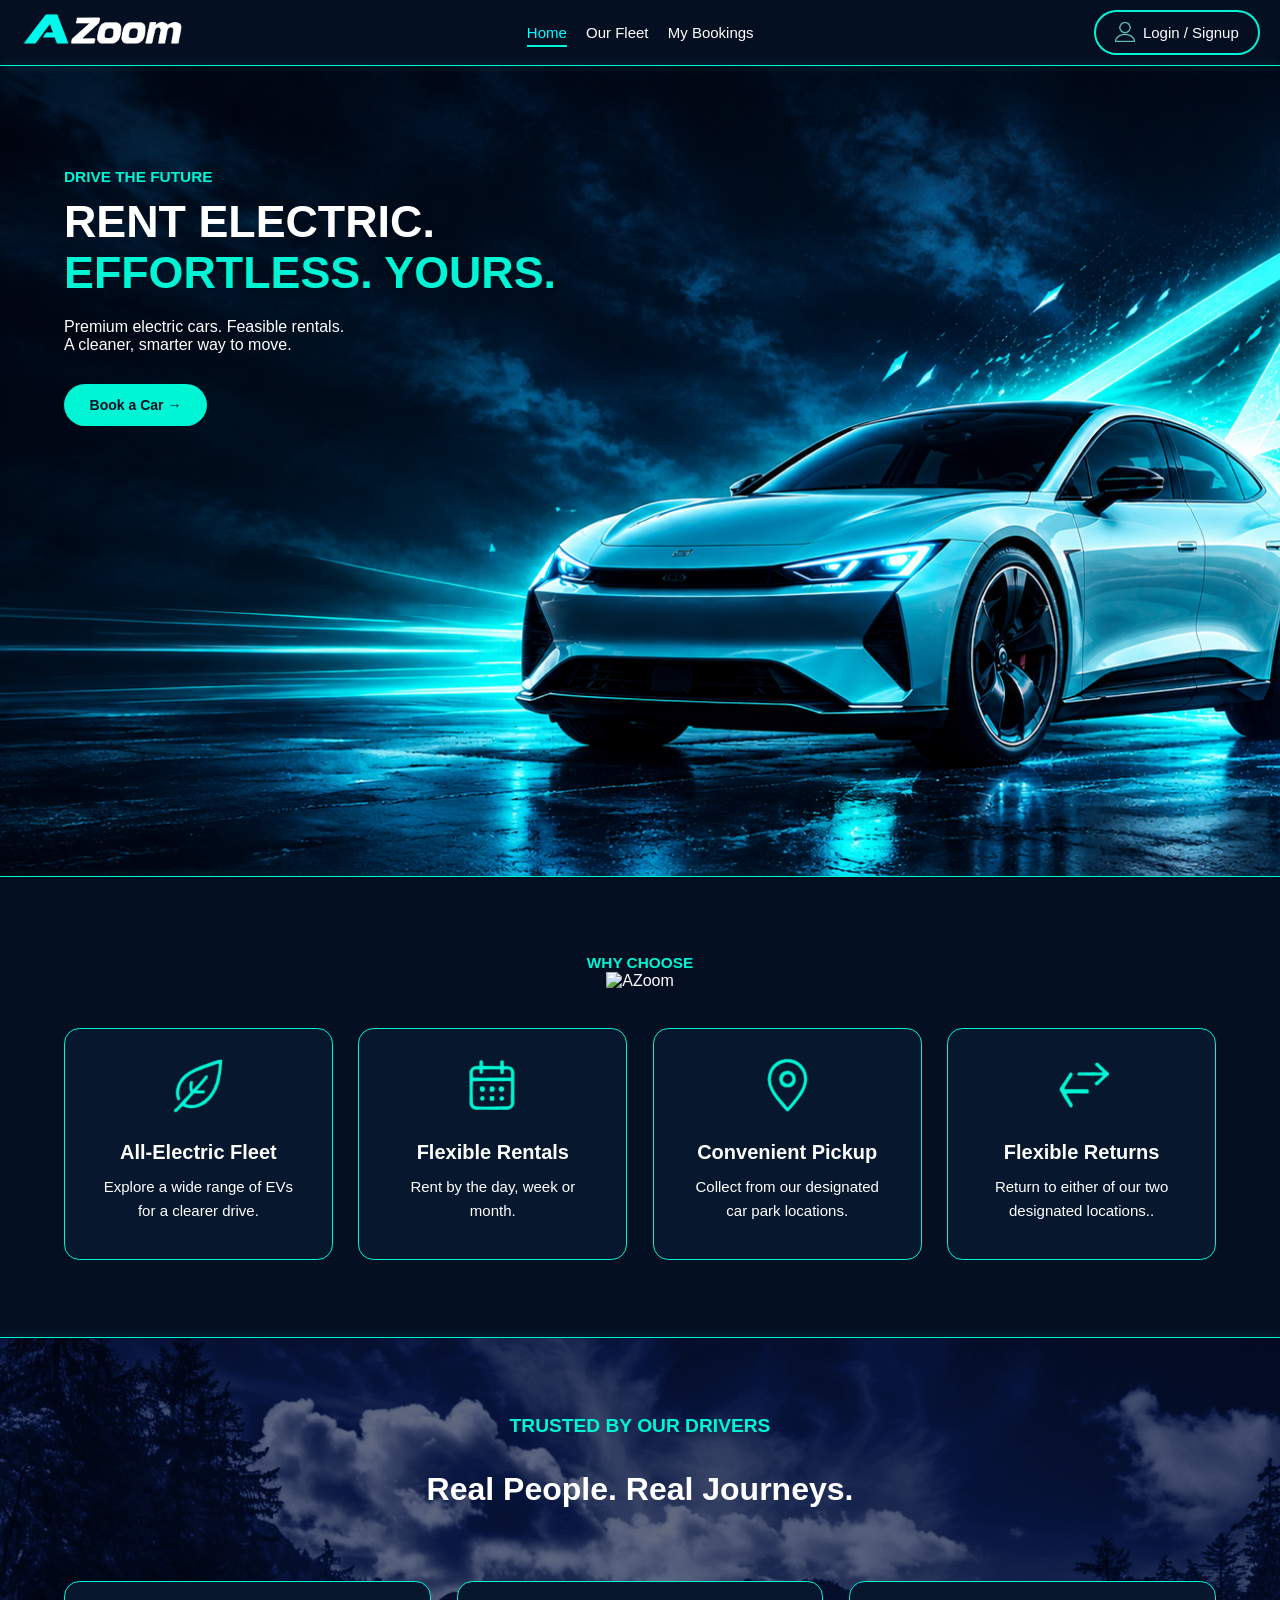
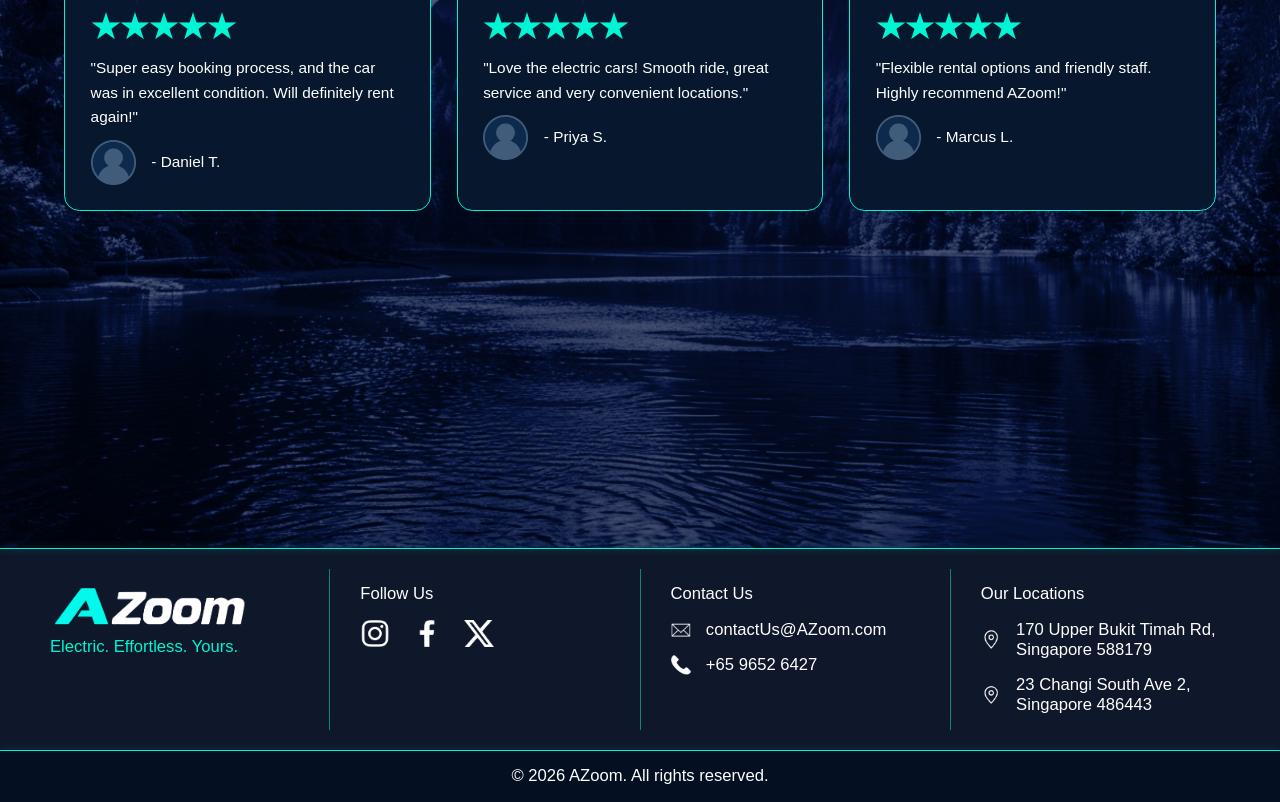
==== index.html @ 6018fe37 "Update index.html" ====
<!DOCTYPE html>
<html>
    <head>
        <meta charset="UTF-8">
        <meta name="viewport"content="width=device-width, initial-scale=1.0"/>
        <title>AZoom Car Rental</title>
        
        <link rel="stylesheet" href="css/HeadFoot.css">

        <link rel="stylesheet" href="css/HomeStyle.css">
        
        <link rel="stylesheet" href="css/Login.css">
        <script src="js/Login.js" defer></script>
    </head>
    <body>
        <header>
            <div class="mainHeader">
                <a href="#top">
                    <img src="/Images/Logo-01.png" alt="AZoom" class="logo">
                </a>
                <nav>
                    <a class="currentPg" href="Home.html">Home</a>
                    <a href="Cars.html">Our Fleet</a>
                    <a href="Booking.html" id="bookings-link">My Bookings</a>
                </nav>
                <div class="user-actions">
                    <a href="#" class="login-btn">
                        <img src="/Images/profile.png" class="profile">
                        <span id="login-btn-text">Login / Signup</span>
                    </a>
                </div>
            </div>
            <hr class="section-divider">         
        </header>
        <section class="hero">
            <h5>DRIVE THE FUTURE</h5>
            <h1>RENT ELECTRIC.</h1>
            <h1 class="line2">EFFORTLESS. YOURS.</h1>
            <p>Premium electric cars. Feasible rentals.<br>
                A cleaner, smarter way to move.
            </p>
            <a href="Cars.html" class="book-car-btn">
                Book a Car &rightarrow;
            </a>
        </section>
        <hr class="section-divider">
        <section class="values">
            <h5>WHY CHOOSE</h5>
            <img src="/" alt="AZoom">
            <div class="features">
                <article class="feature-card">
                    <img src="/Images/leaf.png" alt="leaf icon">
                    <h4>All-Electric Fleet</h4>
                    <p>Explore a wide range of EVs for a clearer drive.</p>
                </article>
                <article class="feature-card">
                    <img src="/Images/calendar.png" alt="calendar icon">
                    <h4>Flexible Rentals</h4>
                    <p>Rent by the day, week or month.</p>
                </article>
                <article class="feature-card">
                    <img src="/Images/location.png" alt="location icon">
                    <h4>Convenient Pickup</h4>
                    <p>Collect from our designated car park locations.</p>
                </article>
                <article class="feature-card">
                    <img src="/Images/exchange.png" alt="exchange icon">
                    <h4>Flexible Returns</h4>
                    <p>Return to either of our two designated locations..</p>
                </article>
            </div>
        </section>
        <hr class="section-divider">
        <section class="reviews">
            <h5>TRUSTED BY OUR DRIVERS</h5>
            <h2>Real People. Real Journeys.</h2>
            <div class="reviewTable">
                <article class = "reviewComments">
                    <h1>&#9733;&#9733;&#9733;&#9733;&#9733;</h1>
                    <p>"Super easy booking process, and the car was in 
                        excellent condition. Will definitely rent again!"
                    </p>
                    <div class="reviewProfile">
                        <img src="/Images/Review Profille.png" alt="profile picture">
                        <p>- Daniel T.</p>
                    </div>
                </article>
                <article class = "reviewComments">
                    <h1> &#9733;&#9733;&#9733;&#9733;&#9733;</h1>
                    <p>"Love the electric cars! Smooth ride, great service 
                        and very convenient locations."
                    </p>
                    <div class="reviewProfile">
                        <img src="/Images/Review Profille.png" alt="profile picture">
                        <p>- Priya S.</p>
                    </div>
                </article>
                <article class = "reviewComments">
                    <h1>&#9733;&#9733;&#9733;&#9733;&#9733;</h1>
                    <p>"Flexible rental options and friendly staff. 
                        Highly recommend AZoom!"
                    </p>
                    <div class="reviewProfile">
                        <img src="/Images/Review Profille.png" alt="profile picture">
                        <p>- Marcus L.</p>
                    </div>
                </article>
            </div>
        </section>
    
        <footer>
            <hr class="section-divider">
            <div class="mainFooter">
                <section class="AZoomNTagLine">
                    <img src="/Images/Logo-01.png" alt="AZoom">
                    <p>Electric. Effortless. Yours.</p>
                </section>
                <section class="socials">
                    <p>Follow Us</p>
                    <div>
                        <a href="https://www.instagram.com"><img src="/Images/instagram.png" alt="Instagram" class="icon"></a>
                        <a href="https://www.facebook.com"><img src="/Images/facebook.png" alt="Facebook" class="icon"></a>
                        <a href="https://x.com"><img src="/Images/X.png" alt="X" class="icon"></a>
                    </div>
                </section>
                <section class="contacts">
                    <p>Contact Us</p>
                    <a href="" class="link">
                        <img src="/Images/email.png" alt = "mail icon" >
                        <p>contactUs@AZoom.com</p>
                    </a>
                    <a href="" class="link">
                        <img src="/Images/phone.png" alt = "phone icon" >
                        <p>+65 9652 6427</p>
                    </a>
                </section>
                <section class="location">
                    <p>Our Locations</p>
                    <a href="" class="link">
                        <img src="/Images/whiteLocation.png" alt = "location icon" >
                        <p>170 Upper Bukit Timah Rd, Singapore 588179</p>
                    </a>
                    <a href="" class="link">
                        <img src="/Images/whiteLocation.png" alt = "location icon" >
                        <p>23 Changi South Ave 2, Singapore 486443</p>
                    </a>
                </section>
            </div>
            <hr class="section-divider">
            <p>&copy; 2026 AZoom. All rights reserved.</p>
        </footer>
        <!-- Login / Sign Up Popup -->
        <div id="login-modal" class="modal-overlay">
            <div class="login-popup">
                <button type="button" id="close-login" class="close-btn">
                    &times;
                </button>
                <!-- Login Form -->
                <div id="login-section">
                    <h2>Welcome to AZoom</h2>
                    <p>Log in to manage your bookings.</p>
                    <form id="login-form">
                        <label for="login-email">Email Address</label>
                        <input type="email" id="login-email"
                            placeholder="Enter your email" required>
                        <label for="login-password">Password</label>
                        <input type="password" id="login-password"
                            placeholder="Enter your password" required>
                        <button type="submit" class="submit-btn">Login</button>
                    </form>
                    <p class="signup-text">
                        Don't have an account?
                        <a href="#" id="show-signup">Sign Up</a>
                    </p>
                </div>
                <!-- Sign Up Form -->
                <div id="signup-section" style="display: none;">
                    <h2>Create an Account</h2>
                    <p>Join AZoom to start booking your rides.</p>
                    <form id="signup-form">
                        <label for="signup-role">Account Type</label>
                        <select id="signup-role" required>
                            <option value="customer" selected>Customer</option>
                            <option value="employee">Employee</option>
                        </select>
                        <label for="signup-name">Full Name</label>
                        <input type="text" id="signup-name"
                            placeholder="Enter your name" required>
                        <label for="signup-email">Email Address</label>
                        <input type="email" id="signup-email"
                            placeholder="Enter your email" required>
                        <label for="signup-password">Password</label>
                        <input type="password" id="signup-password"
                            placeholder="Create a password" required>
                        <button type="submit" class="submit-btn">Sign Up</button>
                    </form>
                    <p class="signup-text">
                        Already have an account?
                        <a href="#" id="show-login">Login</a>
                    </p>
                </div>
            </div>
        </div>
    </body>
</html>
---- css/HeadFoot.css ----
* {
    color: white;
    margin: 0;
    font-family: Arial, Helvetica, sans-serif;
    box-sizing: border-box;
}
a {
    text-decoration: none;
}
.section-divider {
    border: none;
    height: 1px;
    background-color: #00F5D4;
    margin: 0;
    box-shadow: 0 0 8px rgba(0, 245, 212, 0.5);
}
/*  ==========================================
        HEADER
    =========================================*/
header {
    position: sticky;
    top: 0;
    z-index: 1000;
}
.mainHeader {    
    background-color: #040F21;
    display: flex;
    justify-content: space-between;
    align-items: center;
    padding: clamp(8px, 0.8vw, 14px) 20px;
    gap:20px;
}
.logo {
    background-color: #040F21;
    width: clamp(150px, 13vw, 240px);
    height: auto;
}
nav {
    display: flex;
    justify-content: center;
    align-items: center;
    gap: clamp(10px, 1.5vw, 25px);
    background-color: #040F21;
}
nav a {
    font-size: clamp(15px, 1.1vw, 20px);
    white-space: nowrap;
    transition: transform 0.2s ease, color 0.2s ease, text-shadow 0.2s ease;
    
}
nav a:hover {
    color: aqua;
    transform: translateY(-3px);
    text-shadow: 0 0 8px #00F5D4;
}
.currentPg {
    color: aqua;
    position: relative;
}
.currentPg::after {
    content: "";
    position: absolute;
    width: 100%;
    height: 2px;
    background-color: #00F5D4;
    bottom: -6px;
    left: 0;
}
.login-btn {
    color: #FFFFFF;
    text-decoration: none;
    border: 2px solid #00F5D4;
    border-radius: 90px;

    padding:clamp(6px, 0.8vw, 14px)
            clamp(10px, 1.5vw, 20px);
    
    font-size: clamp(15px, 1vw, 18px);
    
    display: inline-flex;
    align-items: center;
    justify-content: center;
    gap: clamp(5px, 0.6vw, 10px);

    background-color: #040F21;
    white-space: nowrap;
    transition: transform 0.2s ease, box-shadow 0.2s ease;
}
.login-btn:hover {
    transform: translateY(-3px);
    box-shadow: 0 4px 12px rgba(0, 245, 212, 0.3);
    color: aqua;
}
.profile {
    background-color: #040F21;
    width: clamp(18px, 2vw, 20px);
    height: clamp(18px, 2vw, 20px);
    object-fit: contain;
    flex-shrink: 0;
}


/*  ==========================================
        FOOTER
    =========================================*/
footer {
    font-size: clamp(15px, 1.3vw, 23px);
    background-color: #0F172A;
}

footer img {
    width: 200px;
    height: auto;
}

.icon,.link {
    transition: color 0.2s ease,  transform 0.2s ease;
}
.icon:hover, .link:hover {
    transform: translateY(-3px);
    color: #00F5D4;
    filter: brightness(0) saturate(100%)
            invert(79%) sepia(70%)
            saturate(500%) hue-rotate(115deg)
            brightness(100%);
}

.AZoomNTagLine p {
    color: #00F5D4;
}
.mainFooter {
    display: grid;
    grid-template-columns: repeat(4, minmax(0, 1fr));
    gap: 1px;

    max-width: 1400px;
    width: calc(100% - 40px);;
    box-sizing: border-box;

    margin: clamp(20px, 1.2vw, 25px) auto;
    
    background-color: rgba(0, 245, 212, 0.5);
}
.socials {
    display: flex;
    flex-direction: column;
    gap: clamp(15px, 1.2vw,25px);
}
.socials div {
    display: flex;
    flex-direction: row;
    gap: clamp(15px, 1.7vw,30px);
}
.socials img {
    width: clamp(30px, 1.2vw, 40px);
    height:auto
}
.contacts {
    display: flex;
    flex-direction: column;
    gap: clamp(15px, 1.2vw,25px);
}
.contacts a {
    display: inline-flex;
    align-items: center;
    gap: clamp(10px, 1.2vw, 20px);
}
.contacts img {
    width: clamp(20px, 1.3vw, 25px);
    height: auto;
}
.location img {    
    width: clamp(20px, 1.3vw, 25px);
    height: auto;
    flex-shrink: 0;
    object-fit: contain;
}
.location {
    display: flex;
    flex-direction: column;
    gap: clamp(15px, 1.2vw,25px);
}
.location a {
    display: inline-flex;
    gap: clamp(10px, 1.2vw, 20px);
}
footer > p {
    text-align: center;
    padding: clamp(15px, 1.2vw, 25px);
    background-color: #040F21;
}

/* Grid  */
@media (max-width: 900px) {
    .mainFooter {
        grid-template-columns: repeat(2, minmax(0, 1fr));
    }
}

/* Mobile: 1 column x 4 rows */
@media (max-width: 500px) {
    .mainFooter {
        grid-template-columns: 1fr;
    }
}

/* Grid lines */
.mainFooter > section {
    padding: 15px 30px;
    background-color: #0F172A;
}

/* Tablet: 2 columns x 2 rows */
@media (max-width: 900px) {
    .mainFooter {
        grid-template-columns: repeat(2, minmax(0, 1fr));
    }
}

/* Mobile: 1 column x 4 rows */
@media (max-width: 500px) {
    .mainFooter {
        grid-template-columns: 1fr;
    }
}
---- css/HomeStyle.css ----
/*  ==========================================
        BODY
    =========================================*/

body {
    background-color: #0F172A;
    
}
/*  -----------------------------------------
        Hero section
    -----------------------------------------*/
.hero {
    background-image: url("../Images/Neon Velocity_ Futuristic Electric Sedan.png");
    background-size: cover;
    background-position: center;
    background-repeat: no-repeat;
    
    min-height: calc(100vh - 90px);
    box-sizing: border-box;
    padding: 8vw 5% 80px;
}
.hero h5 {
    font-size: clamp(14px, 1.2vw, 20px);
    padding-bottom: 10px;
    color: #00F5D4;
}
.hero h1{
    font-size: clamp(28px, 3.5vw, 55px);
}
.hero .line2 {
    padding-bottom: 20px;
    color: #00F5D4;
}
.hero p {
    font-size: clamp(16px, 1.2vw, 20px);
    padding-bottom: 10px;
}
.hero .book-car-btn {
    display: inline-block;
    font-size: clamp(14px, 1vw, 30px);
    color: #040F21;
    font-weight: bold;
    background-color: #00F5D4;
    border: none;
    border-radius: 90px;

    padding: clamp(10px, 1vw, 16px)
             clamp(20px, 2vw, 35px);
    margin-top: 20px;

    text-decoration: none;

    transition: transform 0.2s ease, box-shadow 0.2s ease;
}

.hero .book-car-btn:hover {
    background-color: white;
    cursor: pointer;

    transform: translateY(-3px);
    box-shadow: 0 0 8px #00F5D4;
}

/*  -----------------------------------------
        Values section
    -----------------------------------------*/
.values {
    text-align: center;
    padding: clamp(40px, 6vw, 100px) 5%;
    box-sizing: border-box;
    background-color: #041022;
}

.values h5 {
    color: #00F5D4;
    font-size: clamp(14px, 1.2vw, 20px);
}
.values > img {
    width: clamp(180px, 40%, 500px);
    max-width: 100%;
    height: auto;
}
.feature-card img {
    width: clamp(40px, 40%, 60px);
    max-width: 100%;
    height: auto;
}
.features {
    display: grid;
    grid-template-columns: repeat(4, minmax(0, 1fr));
    gap: clamp(12px, 2vw, 30px);
    max-width: 1400px;
    width: 100%;
    margin: clamp(25px, 3vw, 45px) auto 0;
    box-sizing: border-box;
}
.feature-card {
    background-color: #07172D;
    border: 1px solid #00F5D4;
    border-radius: clamp(10px, 1.2vw, 18px);
    padding: clamp(15px, 2vw, 35px);
    box-sizing: border-box;
}
.feature-card h4 {
    text-align: center;
    font-size: clamp(20px, 1.4vw, 25px);
    margin-top: 10%;
    margin-bottom: 5%;
}
.feature-card p {
    font-size: clamp(15px, 1vw, 20px);
    line-height: 1.6;
    margin: 5%;
}
/* Smaller screens */
@media (max-width: 900px) {
    .features {
        grid-template-columns: repeat(2, minmax(0, 1fr));
    }
}

@media (max-width: 500px) {
    .features {
        grid-template-columns: 1fr;
    }
}
/*  -----------------------------------------
        Review section
    -----------------------------------------*/
.reviews {
    text-align: center;
    padding: clamp(40px, 6vw, 100px) 5%;
    box-sizing: border-box;
    background-color: #041022;

    background-image: url("../Images/Review Background4.png");
        
    background-size: cover;
    background-position: center;
    background-repeat: no-repeat;
    
    min-height: calc(100vh - 90px);
    box-sizing: border-box;
}
.reviews  h5 {
    color: #00F5D4;
    font-size: clamp(14px, 1.5vw, 24px);
}
.reviews  h2 {
    padding-top: 3%;
    font-size: clamp(25px, 2.5vw, 40px);
}
.reviewTable {
    display: grid;
    grid-template-columns: repeat(3, minmax(0, 1fr));
    gap: clamp(12px, 2vw, 30px);
    max-width: 1400px;
    width: 100%;
    margin: clamp(25px, 3vw, 45px) auto 0;
    box-sizing: border-box;
    padding-top: 3%;
}
.reviewComments {
    text-align: left;
    background-color: #07172D;
    border: 1px solid #00F5D4;
    border-radius: clamp(10px, 1.2vw, 18px);
    padding: clamp(15px, 2vw, 35px);
    box-sizing: border-box;
}
/* The stars */
.reviewComments h1 {
    color: #00F5D4;
    font-size: clamp(25px, 2.5vw, 40px);
}
.reviewComments p {
    font-size: clamp(15px, 1.2vw, 22px);
    line-height: 1.6;
    margin: 10px 0;
}
.reviewProfile {
    display: flex;
    align-items: center;
    justify-content: left;
}
.reviewProfile img{
    width: clamp(30px, 5vw, 45px);
    height: auto;
    flex-shrink: 0;
    margin-right: 5%;
}
@media (max-width: 768px) {
    .reviewTable {
        grid-template-columns: 1fr;
    }
}
---- css/Login.css ----
/*  ==========================================
        LOGIN
    =========================================*/
.modal-overlay {
    display: none;
    position: fixed;
    inset: 0;
    background-color: rgba(0, 0, 0, 0.75);
    z-index: 2000;
    justify-content: center;
    align-items: center;
}

/* Style both Login and Sign Up sections */
#login-section,
#signup-section {
    width: 100%;
}

#login-section h2,
#signup-section h2 {
    color: #00F5D4;
    margin-top: 0;
}

#login-section label,
#signup-section label {
    display: block;
    margin-top: 18px;
    margin-bottom: 8px;
}

#login-section input,
#signup-section input {
    width: 100%;
    padding: 12px;
    box-sizing: border-box;
    background-color: #1E293B;
    color: #FFFFFF;
    border: 1px solid #475569;
    border-radius: 6px;
}

#login-section .submit-btn,
#signup-section .submit-btn {
    width: 100%;
    margin-top: 24px;
    padding: 12px;
    background-color: #00F5D4;
    color: #0F172A;
    border: none;
    border-radius: 6px;
    font-weight: bold;
    cursor: pointer;
}

#login-section .signup-text,
#signup-section .signup-text {
    text-align: center;
    margin-top: 20px;
}

#login-section .signup-text a,
#signup-section .signup-text a {
    color: #00F5D4;
}
/* Popup box */
.login-popup {
    position: relative;
    background-color: #0F172A;
    color: #FFFFFF;
    width: 90%;
    max-width: 420px;
    max-height: 90vh;
    overflow-y: auto;
    padding: 35px;
    border: 1px solid #00F5D4;
    border-radius: 12px;
    box-shadow: 0 0 25px rgba(0, 245, 212, 0.2);
    box-sizing: border-box;
}
/* Account Type dropdown */
#signup-section select {
    width: 100%;
    padding: 12px;
    box-sizing: border-box;
    background-color: #1E293B;
    color: #FFFFFF;
    border: 1px solid #475569;
    border-radius: 6px;
    cursor: pointer;
}
/* Close button */
.close-btn {
    position: absolute;
    top: 10px;
    right: 15px;
    background: none;
    border: none;
    color: #FFFFFF;
    font-size: 28px;
    cursor: pointer;
}
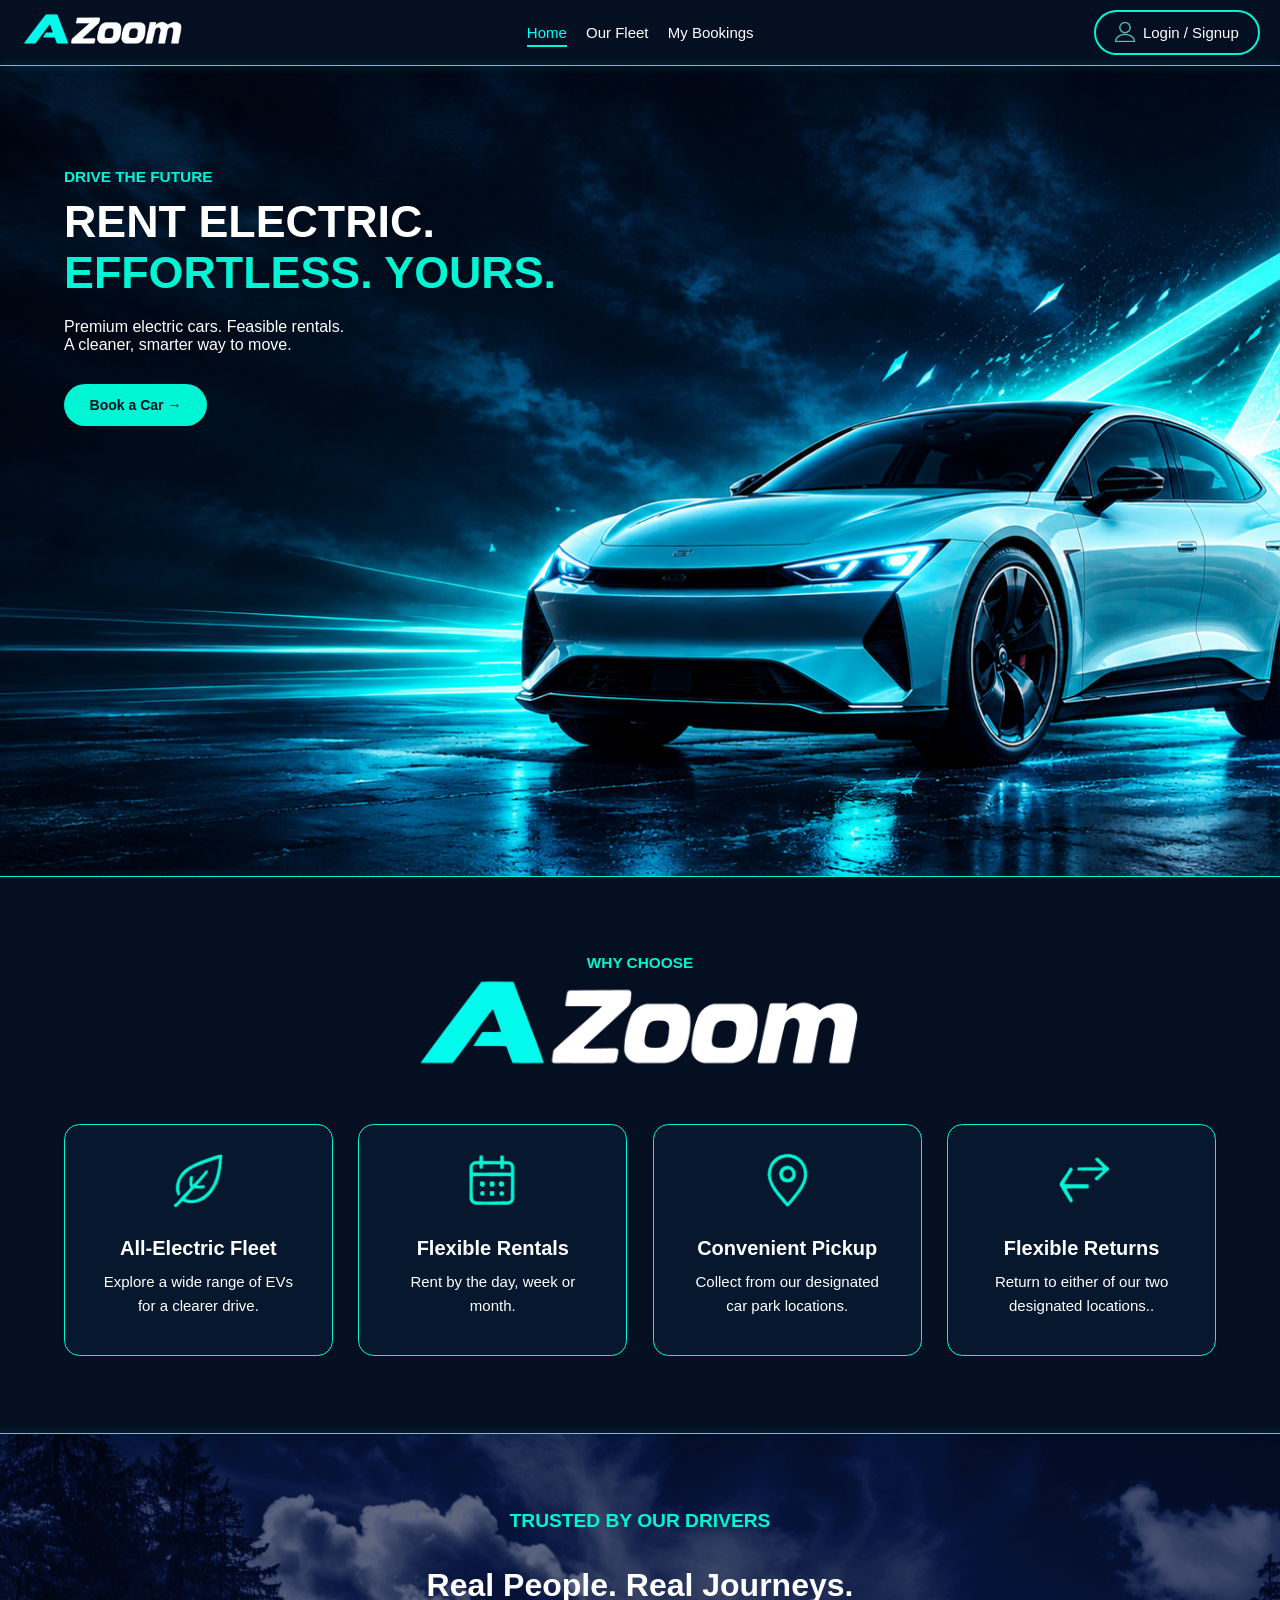
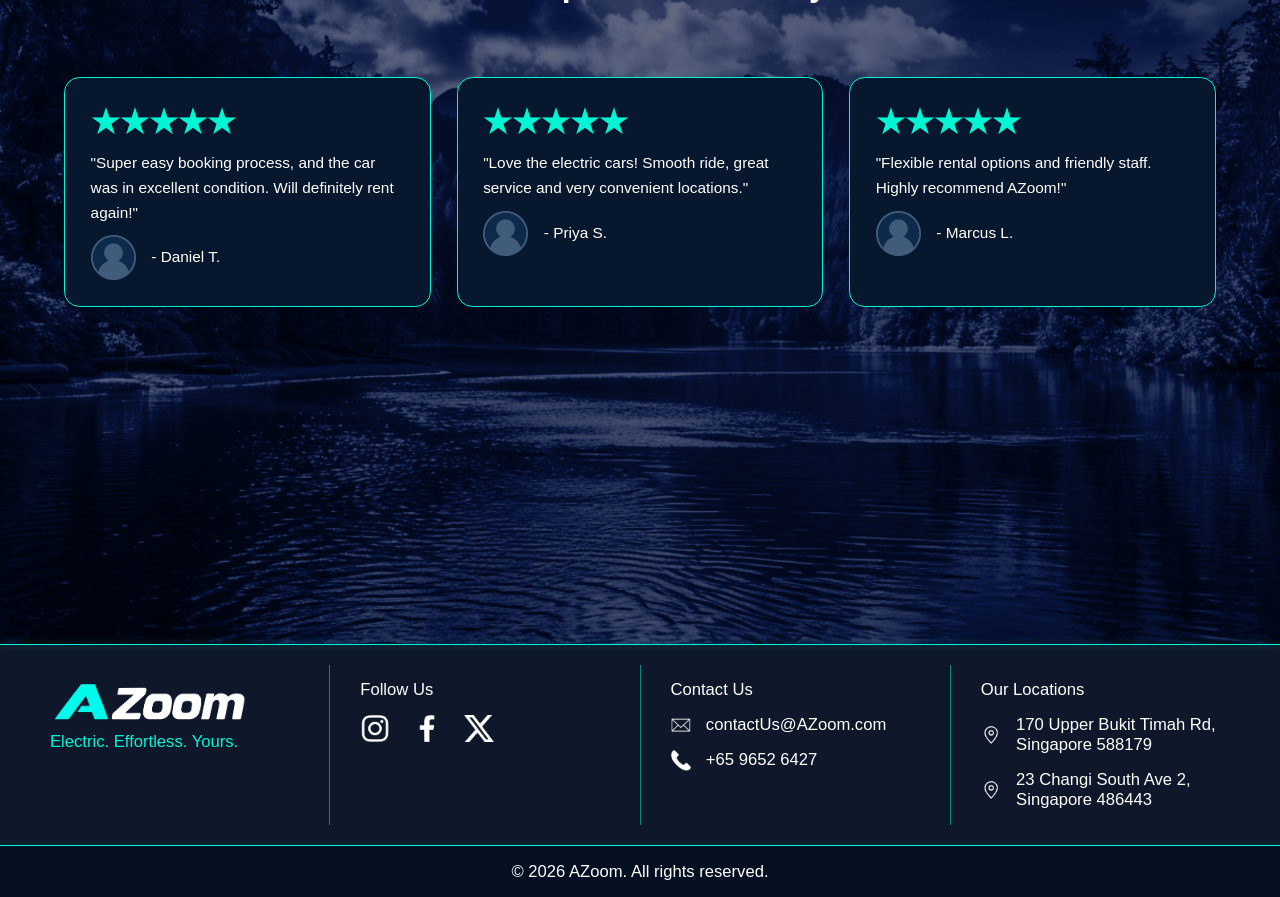
==== commit aff6fdf1: "Update index.html" ====
--- a/index.html
+++ b/index.html
@@ -46,7 +46,7 @@
         <hr class="section-divider">
         <section class="values">
             <h5>WHY CHOOSE</h5>
-            <img src="/" alt="AZoom">
+            <img src="/Images/Logo-01.png" alt="AZoom">
             <div class="features">
                 <article class="feature-card">
                     <img src="/Images/leaf.png" alt="leaf icon">
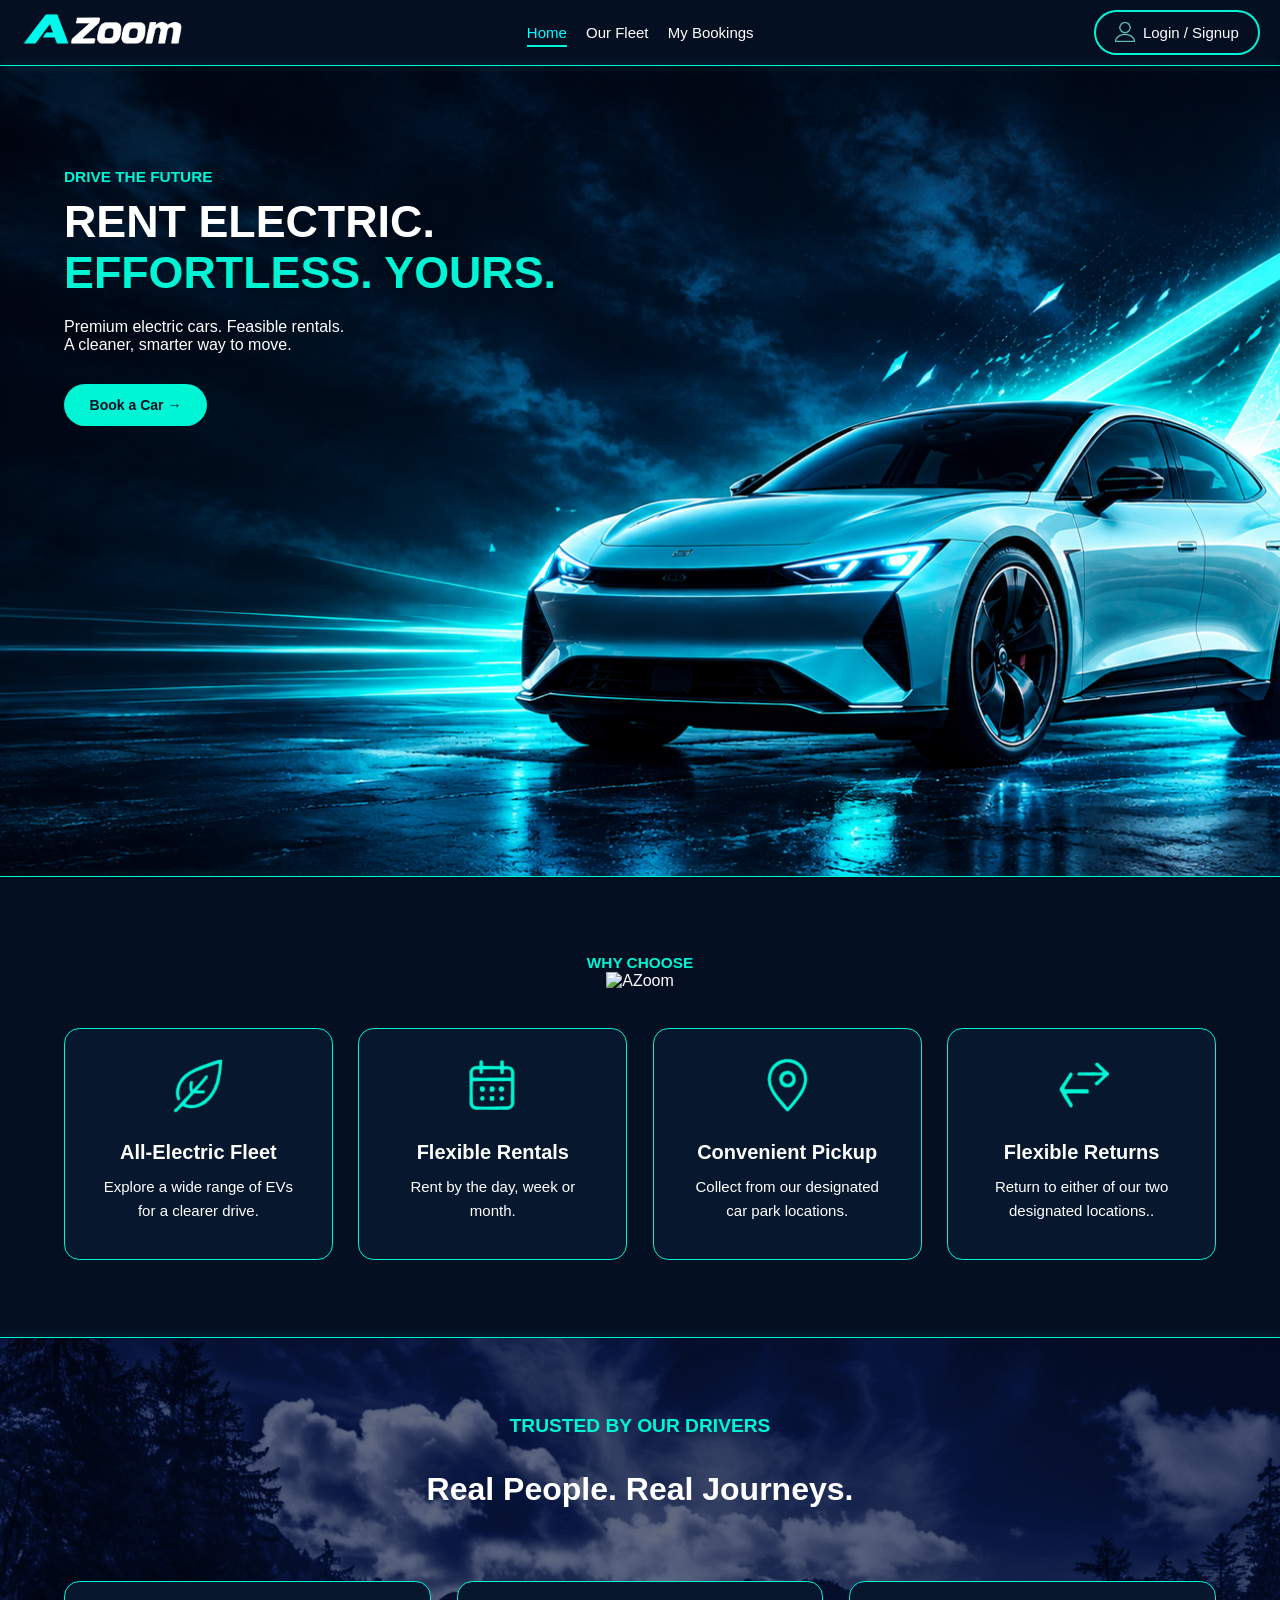
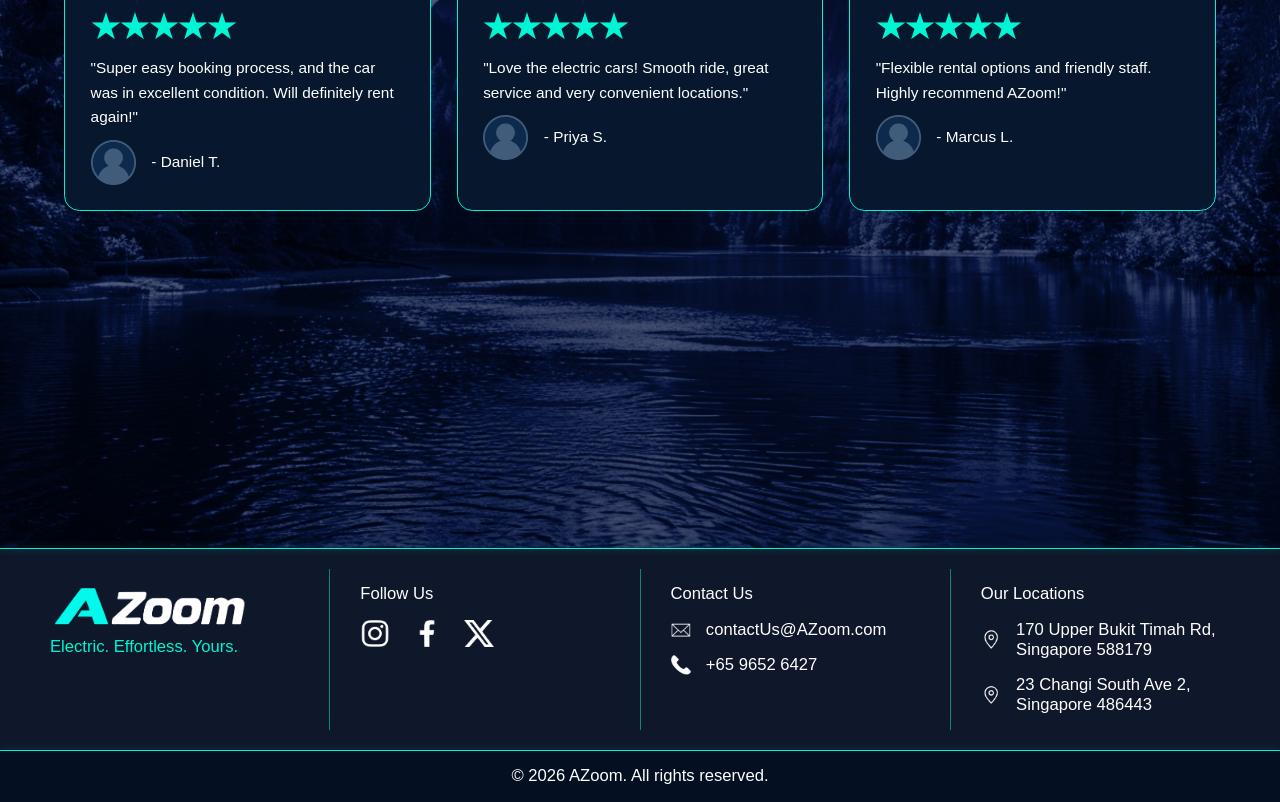
==== commit e6b7c44e: "Update index.html" ====
--- a/index.html
+++ b/index.html
@@ -46,7 +46,7 @@
         <hr class="section-divider">
         <section class="values">
             <h5>WHY CHOOSE</h5>
-            <img src="/Images/Logo-01.png" alt="AZoom">
+            <img src="/" alt="AZoom">
             <div class="features">
                 <article class="feature-card">
                     <img src="/Images/leaf.png" alt="leaf icon">
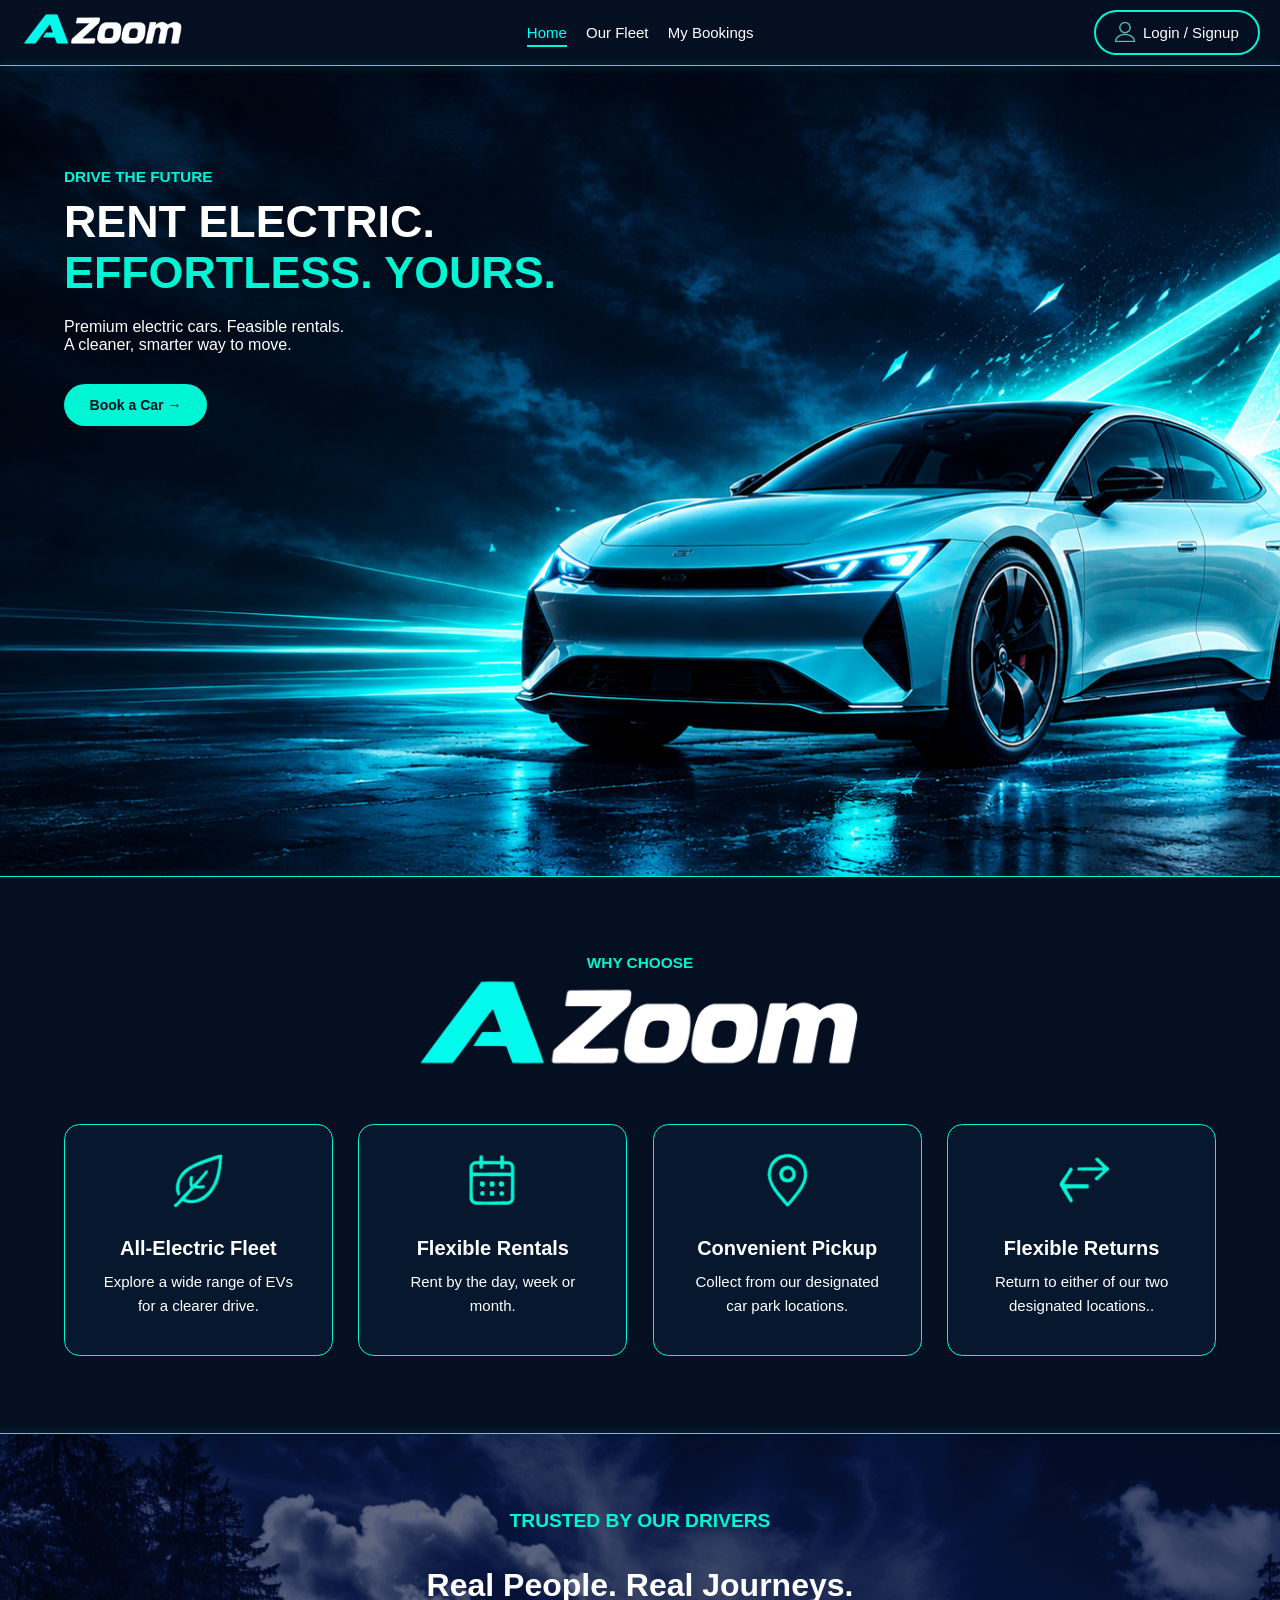
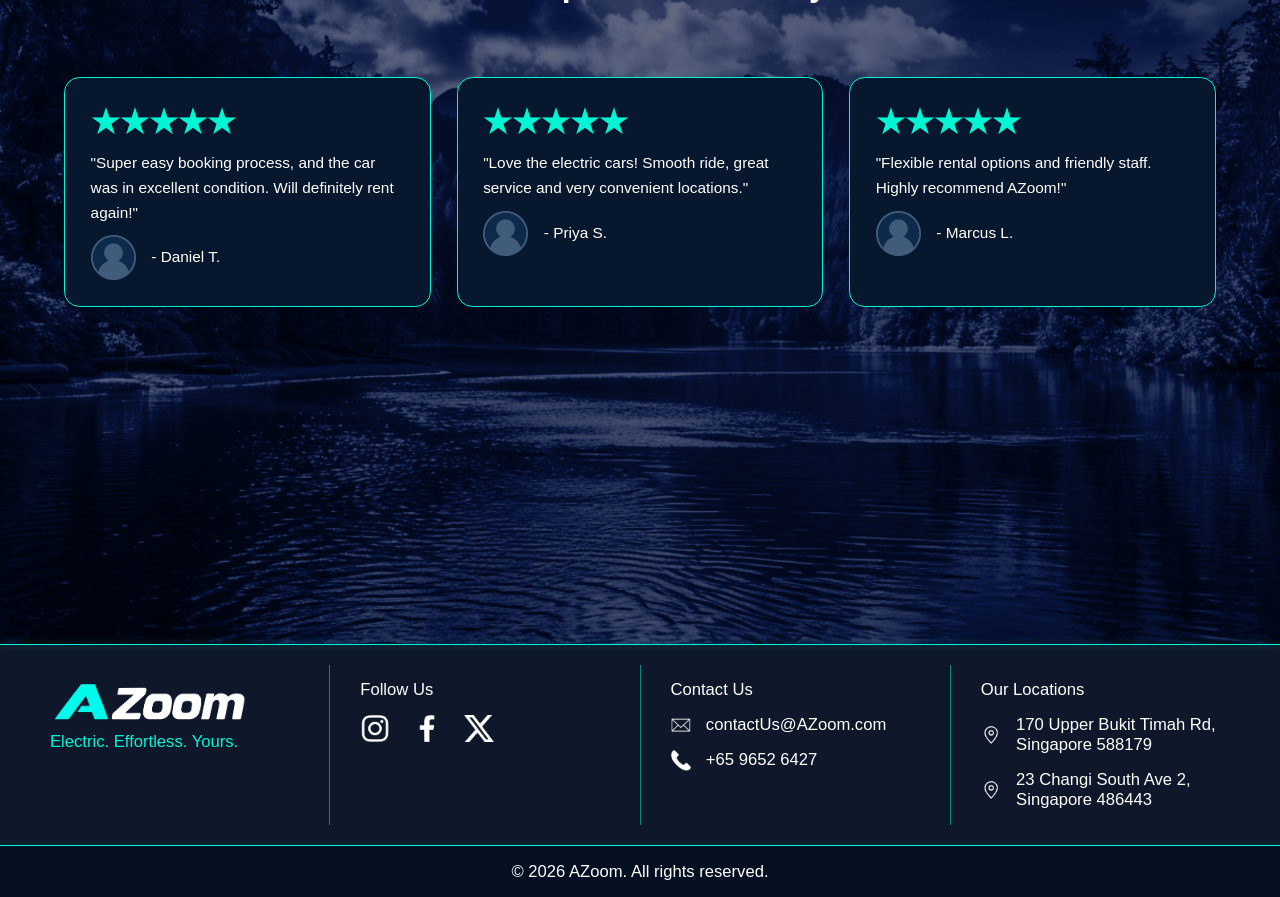
==== commit 331ca118: "Update index.html" ====
--- a/index.html
+++ b/index.html
@@ -46,7 +46,7 @@
         <hr class="section-divider">
         <section class="values">
             <h5>WHY CHOOSE</h5>
-            <img src="/" alt="AZoom">
+            <img src="/Images/Logo-01.png" alt="AZoom">
             <div class="features">
                 <article class="feature-card">
                     <img src="/Images/leaf.png" alt="leaf icon">
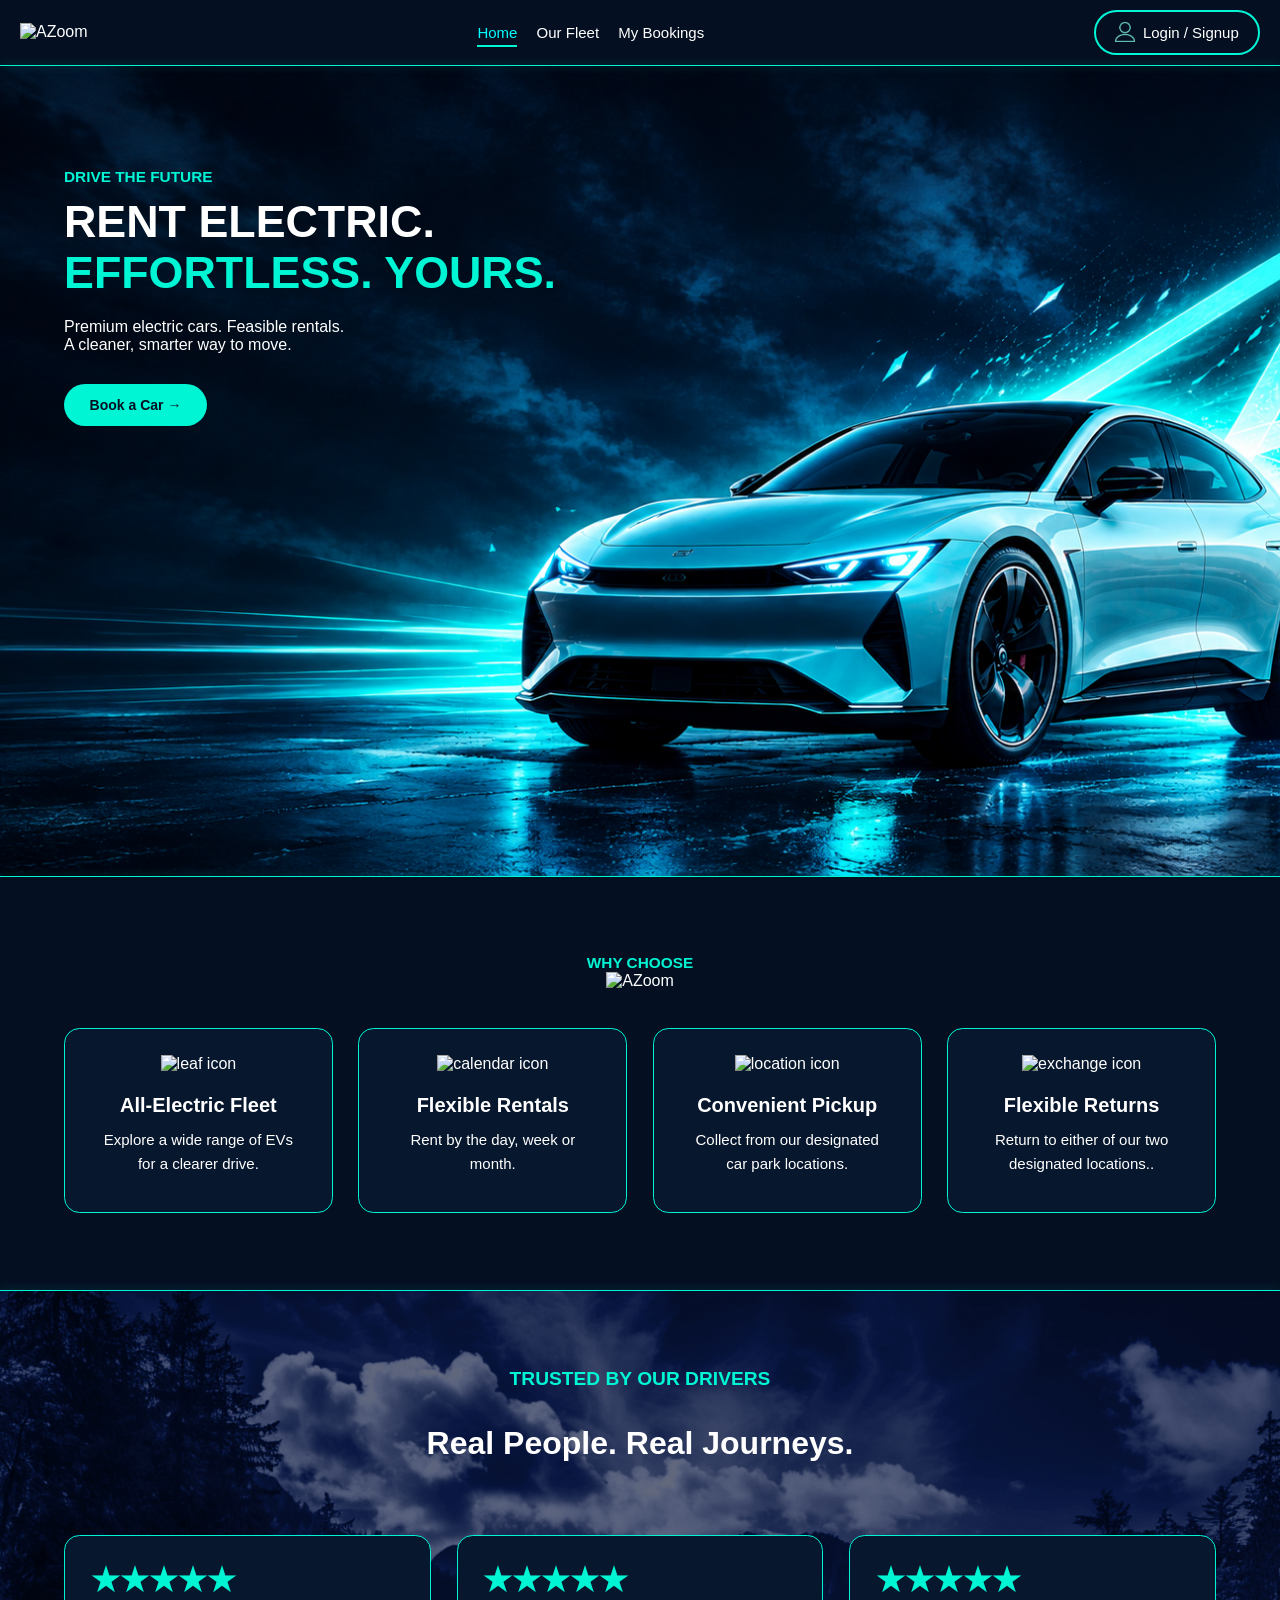
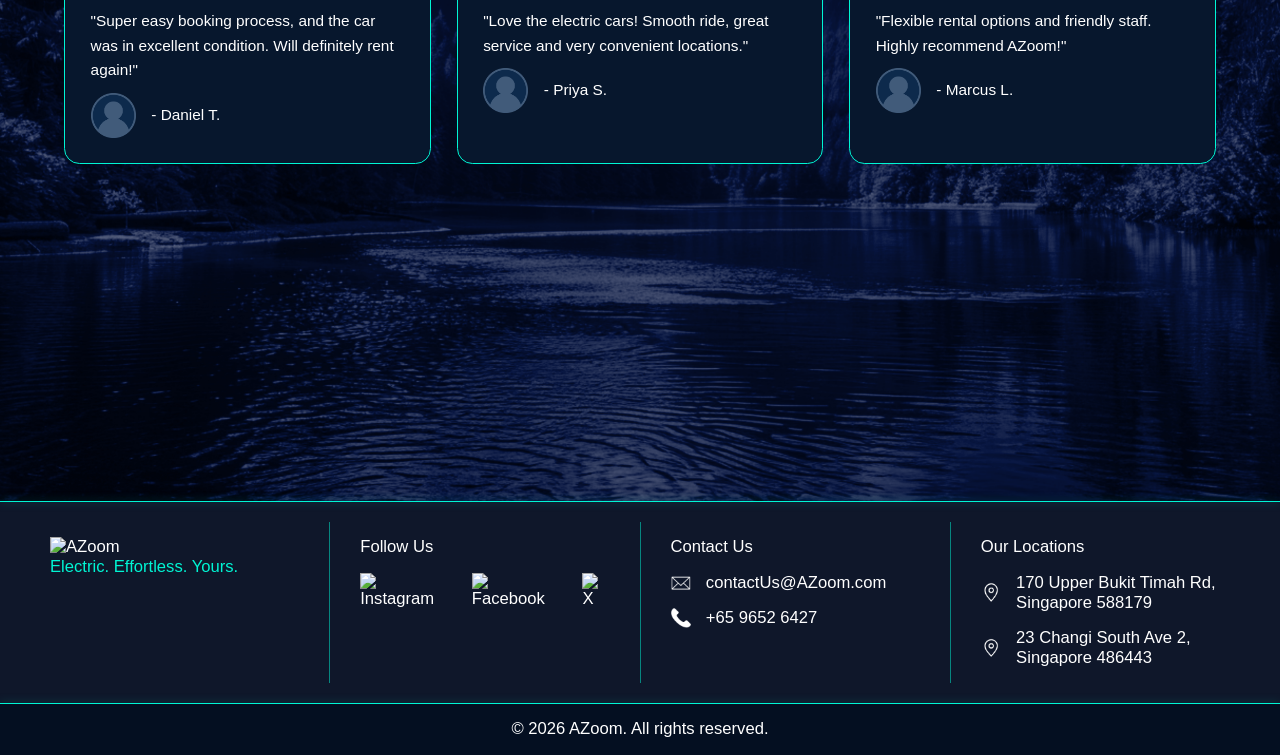
==== commit c6a8fd96: "Update index.html" ====
--- a/index.html
+++ b/index.html
@@ -16,16 +16,16 @@
         <header>
             <div class="mainHeader">
                 <a href="#top">
-                    <img src="/Images/Logo-01.png" alt="AZoom" class="logo">
+                    <img src="images/Logo-01.png" alt="AZoom" class="logo">
                 </a>
                 <nav>
-                    <a class="currentPg" href="Home.html">Home</a>
+                    <a class="currentPg" href="index.html">Home</a>
                     <a href="Cars.html">Our Fleet</a>
                     <a href="Booking.html" id="bookings-link">My Bookings</a>
                 </nav>
                 <div class="user-actions">
                     <a href="#" class="login-btn">
-                        <img src="/Images/profile.png" class="profile">
+                        <img src="Images/profile.png" class="profile">
                         <span id="login-btn-text">Login / Signup</span>
                     </a>
                 </div>
@@ -46,25 +46,25 @@
         <hr class="section-divider">
         <section class="values">
             <h5>WHY CHOOSE</h5>
-            <img src="/Images/Logo-01.png" alt="AZoom">
+            <img src="images/Logo-01.png" alt="AZoom">
             <div class="features">
                 <article class="feature-card">
-                    <img src="/Images/leaf.png" alt="leaf icon">
+                    <img src="images/leaf.png" alt="leaf icon">
                     <h4>All-Electric Fleet</h4>
                     <p>Explore a wide range of EVs for a clearer drive.</p>
                 </article>
                 <article class="feature-card">
-                    <img src="/Images/calendar.png" alt="calendar icon">
+                    <img src="images/calendar.png" alt="calendar icon">
                     <h4>Flexible Rentals</h4>
                     <p>Rent by the day, week or month.</p>
                 </article>
                 <article class="feature-card">
-                    <img src="/Images/location.png" alt="location icon">
+                    <img src="images/location.png" alt="location icon">
                     <h4>Convenient Pickup</h4>
                     <p>Collect from our designated car park locations.</p>
                 </article>
                 <article class="feature-card">
-                    <img src="/Images/exchange.png" alt="exchange icon">
+                    <img src="images/exchange.png" alt="exchange icon">
                     <h4>Flexible Returns</h4>
                     <p>Return to either of our two designated locations..</p>
                 </article>
@@ -81,7 +81,7 @@
                         excellent condition. Will definitely rent again!"
                     </p>
                     <div class="reviewProfile">
-                        <img src="/Images/Review Profille.png" alt="profile picture">
+                        <img src="Images/Review Profille.png" alt="profile picture">
                         <p>- Daniel T.</p>
                     </div>
                 </article>
@@ -91,7 +91,7 @@
                         and very convenient locations."
                     </p>
                     <div class="reviewProfile">
-                        <img src="/Images/Review Profille.png" alt="profile picture">
+                        <img src="Images/Review Profille.png" alt="profile picture">
                         <p>- Priya S.</p>
                     </div>
                 </article>
@@ -101,7 +101,7 @@
                         Highly recommend AZoom!"
                     </p>
                     <div class="reviewProfile">
-                        <img src="/Images/Review Profille.png" alt="profile picture">
+                        <img src="Images/Review Profille.png" alt="profile picture">
                         <p>- Marcus L.</p>
                     </div>
                 </article>
@@ -112,36 +112,36 @@
             <hr class="section-divider">
             <div class="mainFooter">
                 <section class="AZoomNTagLine">
-                    <img src="/Images/Logo-01.png" alt="AZoom">
+                    <img src="images/Logo-01.png" alt="AZoom">
                     <p>Electric. Effortless. Yours.</p>
                 </section>
                 <section class="socials">
                     <p>Follow Us</p>
                     <div>
-                        <a href="https://www.instagram.com"><img src="/Images/instagram.png" alt="Instagram" class="icon"></a>
-                        <a href="https://www.facebook.com"><img src="/Images/facebook.png" alt="Facebook" class="icon"></a>
-                        <a href="https://x.com"><img src="/Images/X.png" alt="X" class="icon"></a>
+                        <a href="https://www.instagram.com"><img src="images/instagram.png" alt="Instagram" class="icon"></a>
+                        <a href="https://www.facebook.com"><img src="images/facebook.png" alt="Facebook" class="icon"></a>
+                        <a href="https://x.com"><img src="images/X.png" alt="X" class="icon"></a>
                     </div>
                 </section>
                 <section class="contacts">
                     <p>Contact Us</p>
                     <a href="" class="link">
-                        <img src="/Images/email.png" alt = "mail icon" >
+                        <img src="Images/email.png" alt = "mail icon" >
                         <p>contactUs@AZoom.com</p>
                     </a>
                     <a href="" class="link">
-                        <img src="/Images/phone.png" alt = "phone icon" >
+                        <img src="Images/phone.png" alt = "phone icon" >
                         <p>+65 9652 6427</p>
                     </a>
                 </section>
                 <section class="location">
                     <p>Our Locations</p>
                     <a href="" class="link">
-                        <img src="/Images/whiteLocation.png" alt = "location icon" >
+                        <img src="Images/whiteLocation.png" alt = "location icon" >
                         <p>170 Upper Bukit Timah Rd, Singapore 588179</p>
                     </a>
                     <a href="" class="link">
-                        <img src="/Images/whiteLocation.png" alt = "location icon" >
+                        <img src="Images/whiteLocation.png" alt = "location icon" >
                         <p>23 Changi South Ave 2, Singapore 486443</p>
                     </a>
                 </section>
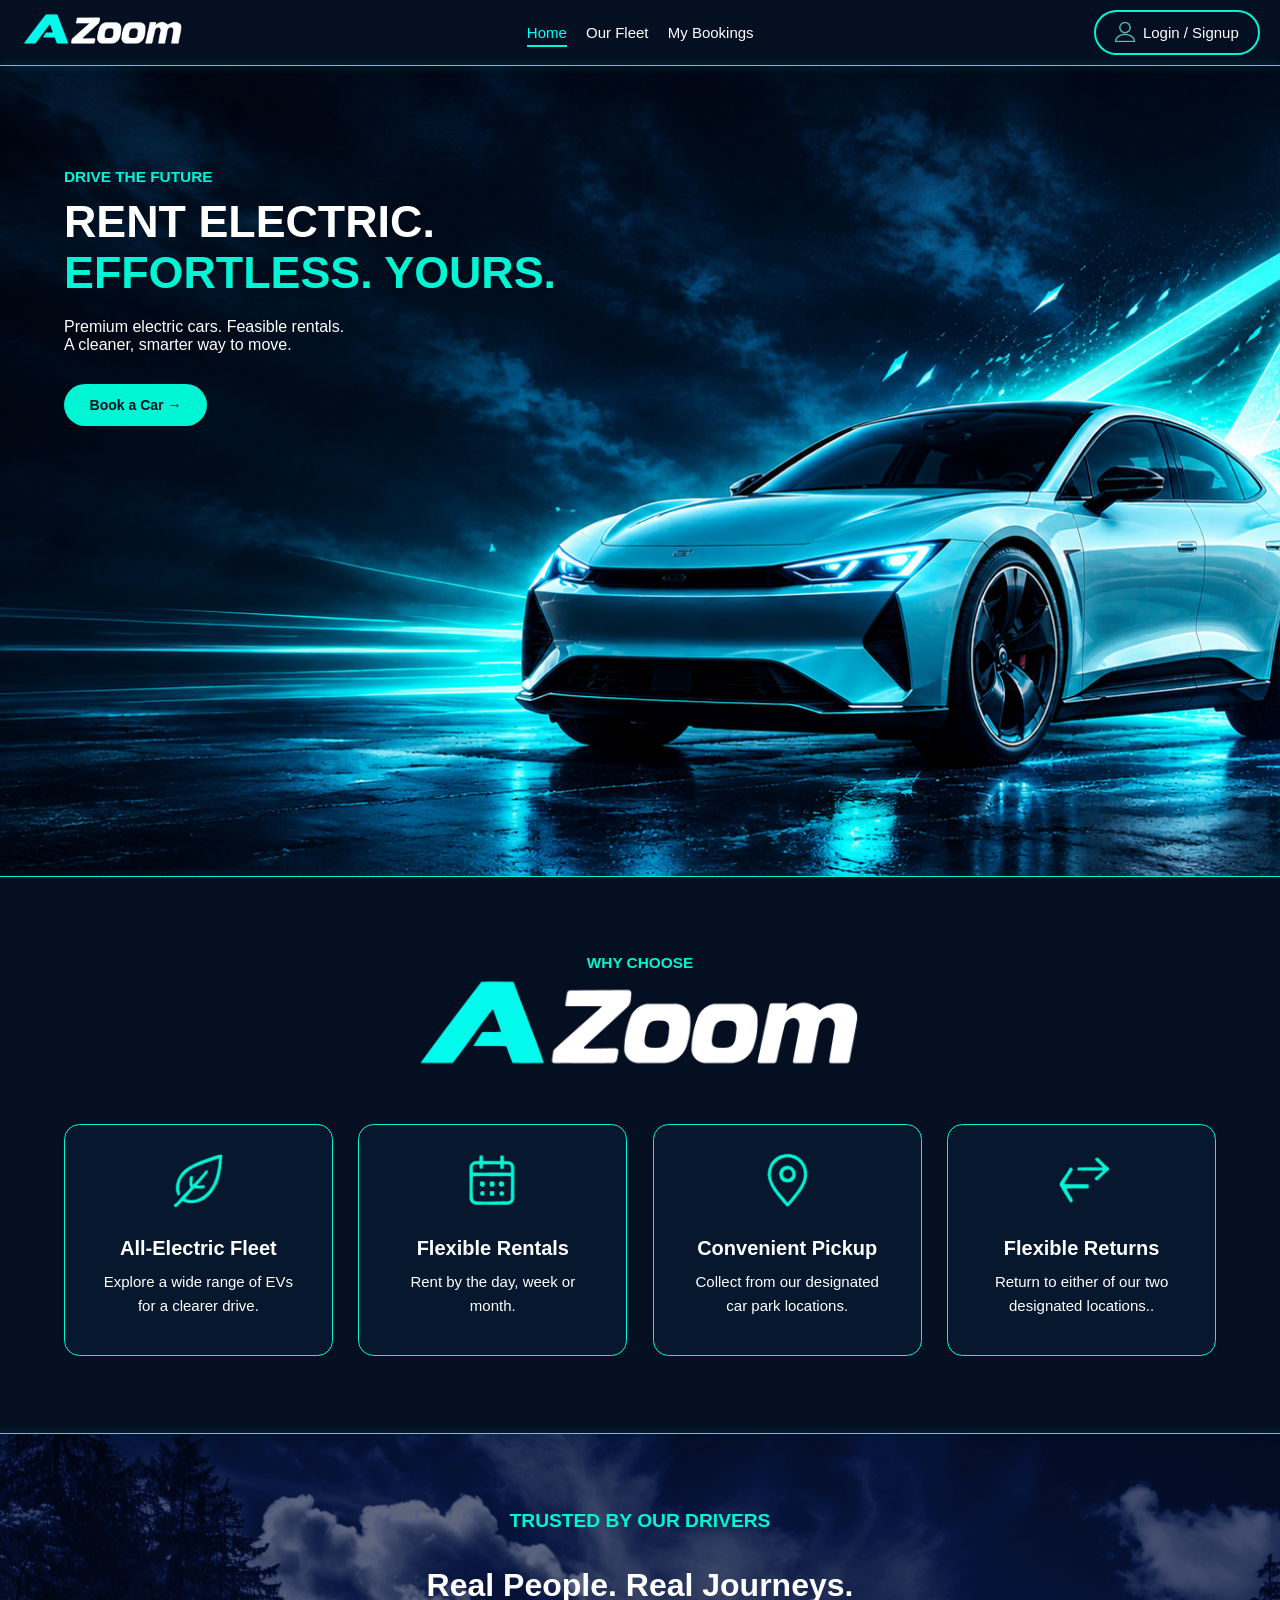
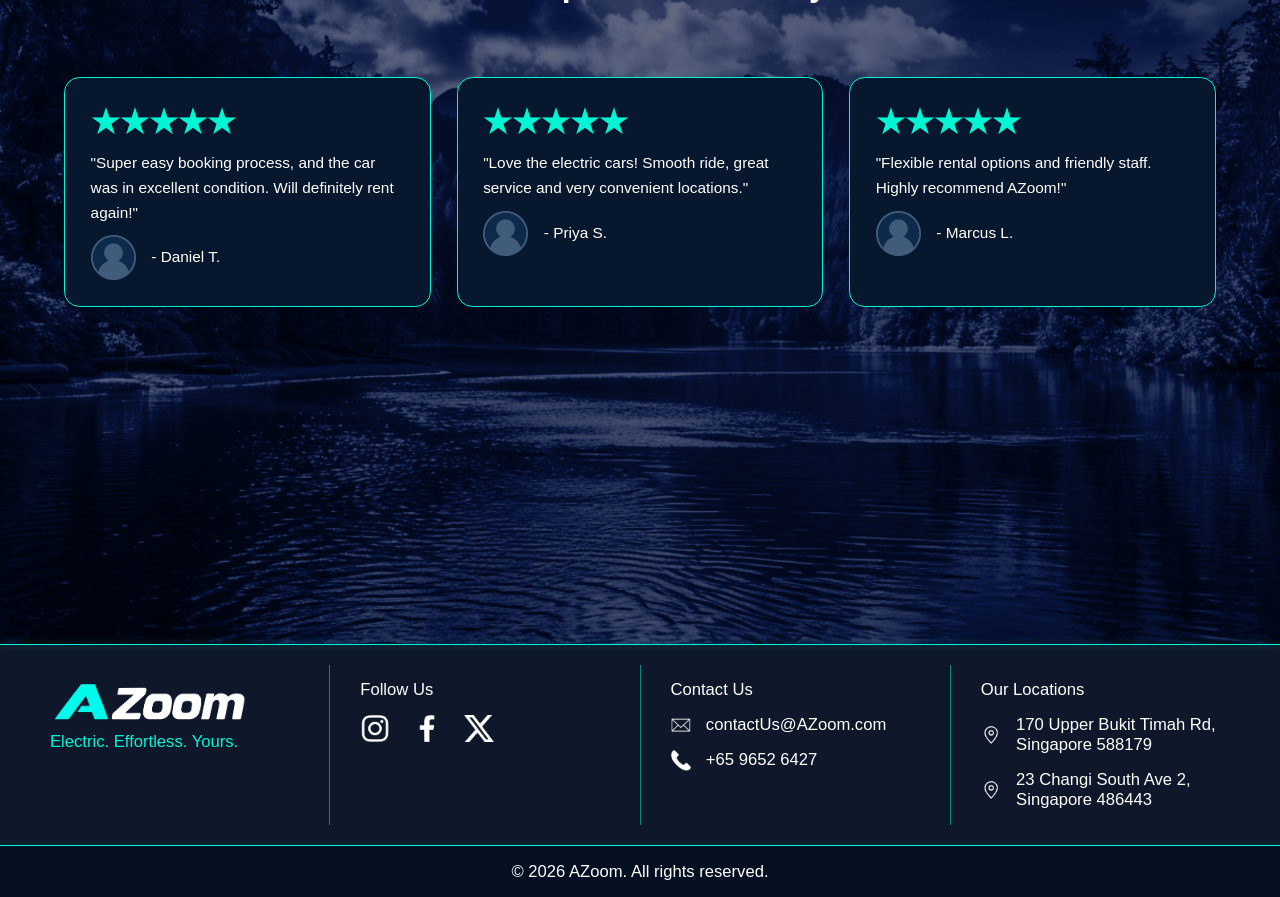
==== commit d705e97d: "Update index.html" ====
--- a/index.html
+++ b/index.html
@@ -16,7 +16,7 @@
         <header>
             <div class="mainHeader">
                 <a href="#top">
-                    <img src="images/Logo-01.png" alt="AZoom" class="logo">
+                    <img src="Images/Logo-01.png" alt="AZoom" class="logo">
                 </a>
                 <nav>
                     <a class="currentPg" href="index.html">Home</a>
@@ -46,25 +46,25 @@
         <hr class="section-divider">
         <section class="values">
             <h5>WHY CHOOSE</h5>
-            <img src="images/Logo-01.png" alt="AZoom">
+            <img src="Images/Logo-01.png" alt="AZoom">
             <div class="features">
                 <article class="feature-card">
-                    <img src="images/leaf.png" alt="leaf icon">
+                    <img src="Images/leaf.png" alt="leaf icon">
                     <h4>All-Electric Fleet</h4>
                     <p>Explore a wide range of EVs for a clearer drive.</p>
                 </article>
                 <article class="feature-card">
-                    <img src="images/calendar.png" alt="calendar icon">
+                    <img src="Images/calendar.png" alt="calendar icon">
                     <h4>Flexible Rentals</h4>
                     <p>Rent by the day, week or month.</p>
                 </article>
                 <article class="feature-card">
-                    <img src="images/location.png" alt="location icon">
+                    <img src="Images/location.png" alt="location icon">
                     <h4>Convenient Pickup</h4>
                     <p>Collect from our designated car park locations.</p>
                 </article>
                 <article class="feature-card">
-                    <img src="images/exchange.png" alt="exchange icon">
+                    <img src="Images/exchange.png" alt="exchange icon">
                     <h4>Flexible Returns</h4>
                     <p>Return to either of our two designated locations..</p>
                 </article>
@@ -112,15 +112,15 @@
             <hr class="section-divider">
             <div class="mainFooter">
                 <section class="AZoomNTagLine">
-                    <img src="images/Logo-01.png" alt="AZoom">
+                    <img src="Images/Logo-01.png" alt="AZoom">
                     <p>Electric. Effortless. Yours.</p>
                 </section>
                 <section class="socials">
                     <p>Follow Us</p>
                     <div>
-                        <a href="https://www.instagram.com"><img src="images/instagram.png" alt="Instagram" class="icon"></a>
-                        <a href="https://www.facebook.com"><img src="images/facebook.png" alt="Facebook" class="icon"></a>
-                        <a href="https://x.com"><img src="images/X.png" alt="X" class="icon"></a>
+                        <a href="https://www.instagram.com"><img src="Images/instagram.png" alt="Instagram" class="icon"></a>
+                        <a href="https://www.facebook.com"><img src="Images/facebook.png" alt="Facebook" class="icon"></a>
+                        <a href="https://x.com"><img src="Images/X.png" alt="X" class="icon"></a>
                     </div>
                 </section>
                 <section class="contacts">
